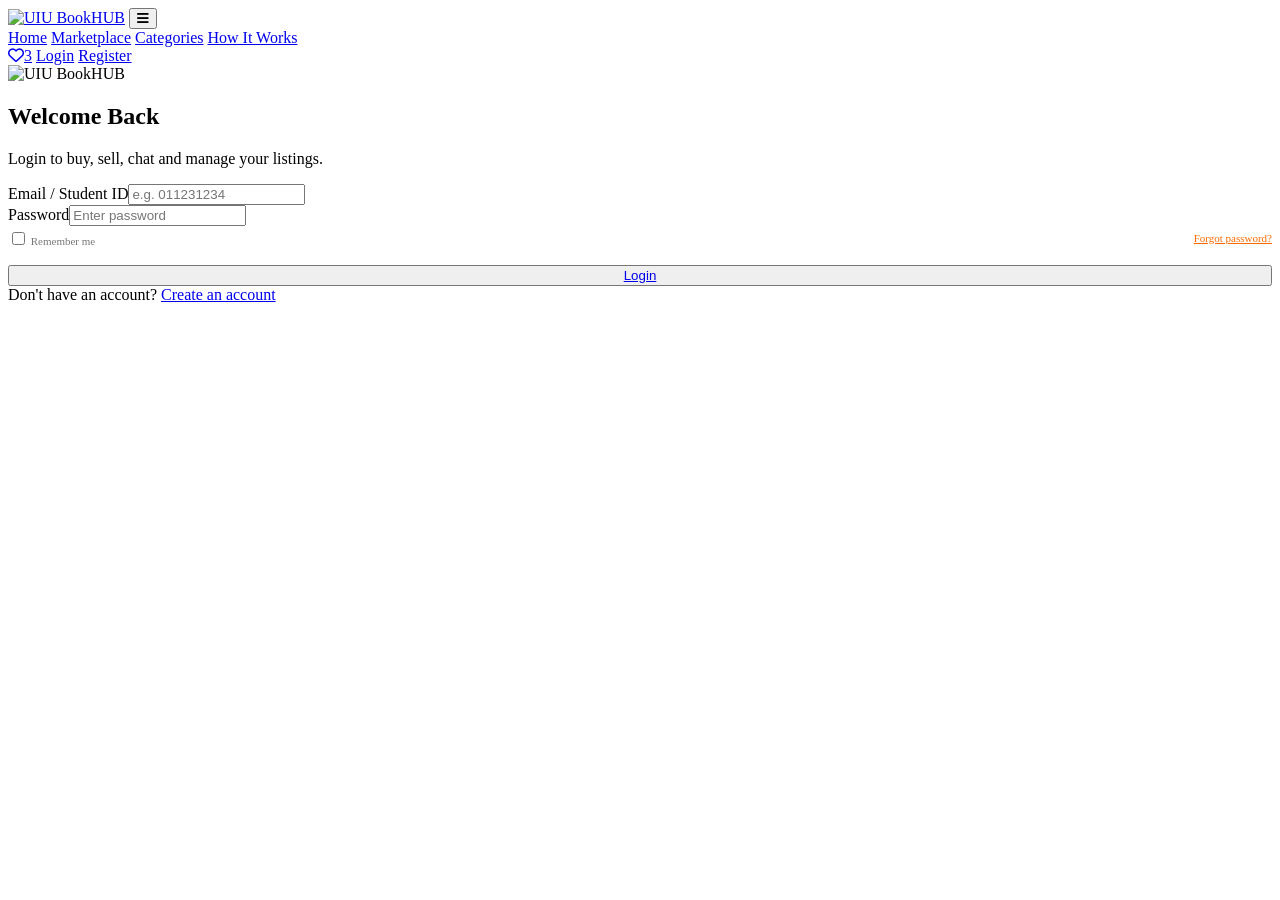
==== marketplace.html @ 1facf450 "marketplace,productDetails Added" ====
<!DOCTYPE html>
<html lang="en"><head>
<meta charset="UTF-8">
<meta name="viewport" content="width=device-width, initial-scale=1.0">
<link rel="preconnect" href="https://fonts.googleapis.com">
<link rel="preconnect" href="https://fonts.gstatic.com" crossorigin>
<link href="https://fonts.googleapis.com/css2?family=Inter:wght@300;400;500;600;700;800;900&display=swap" rel="stylesheet">
<link rel="stylesheet" href="https://cdnjs.cloudflare.com/ajax/libs/font-awesome/6.5.2/css/all.min.css">
<link rel="stylesheet" href="css/style.css">
<script defer src="js/main.js"></script>
<title>Login | UIU BookHUB</title></head><body>

<header class="site-navbar">
  <div class="container nav-inner">
    <a class="brand" href="index.html"><img src="assets/logo.png" alt="UIU BookHUB"></a>
    <button class="menu-toggle" aria-label="Open menu"><i class="fa-solid fa-bars"></i></button>
    <nav class="nav-links">
      <a class="" href="index.html">Home</a>
      <a class="" href="marketplace.html">Marketplace</a>
      <a href="marketplace.html">Categories</a>
      <a href="index.html#how-it-works">How It Works</a>
    </nav>
    <div class="nav-actions">
      <a href="login.html" class="icon-link" aria-label="Wishlist"><i class="fa-regular fa-heart"></i><span class="count">3</span></a>
      <a href="login.html" class="btn btn-outline login-link">Login</a>
      <a href="register.html" class="btn btn-primary">Register</a>
    </div>
  </div>
</header>
<section class="auth-page"><div class="container"><div class="auth-card">
  <img class="auth-logo" src="assets/logo.png" alt="UIU BookHUB">
  <h1>Welcome Back</h1><p>Login to buy, sell, chat and manage your listings.</p>
  <form class="demo-form" data-message="Demo login successful. Opening student dashboard.">
    <div class="form-group"><label>Email / Student ID</label><input class="form-control" type="text" placeholder="e.g. 011231234" required></div>
    <div class="form-group"><label>Password</label><input class="form-control" type="password" placeholder="Enter password" required></div>
    <div style="display:flex;justify-content:space-between;align-items:center;margin:3px 0 17px;font-size:11px;color:#777;"><label><input type="checkbox"> Remember me</label><a href="#" style="color:#FF6B00;">Forgot password?</a></div>
    <button class="btn btn-primary" style="width:100%;" type="submit"><a href="student/dashboard.html">Login</a></button>
  </form>
  <div class="auth-footer">Don't have an account? <a href="register.html">Create an account</a></div>
  <!-- <div style="margin-top:18px;text-align:center;"><a href="student/dashboard.html" style="font-size:11px;color:#777;">Demo: Open Student Dashboard →</a></div> -->
</div></div></section>
<div class="toast"></div></body></html>
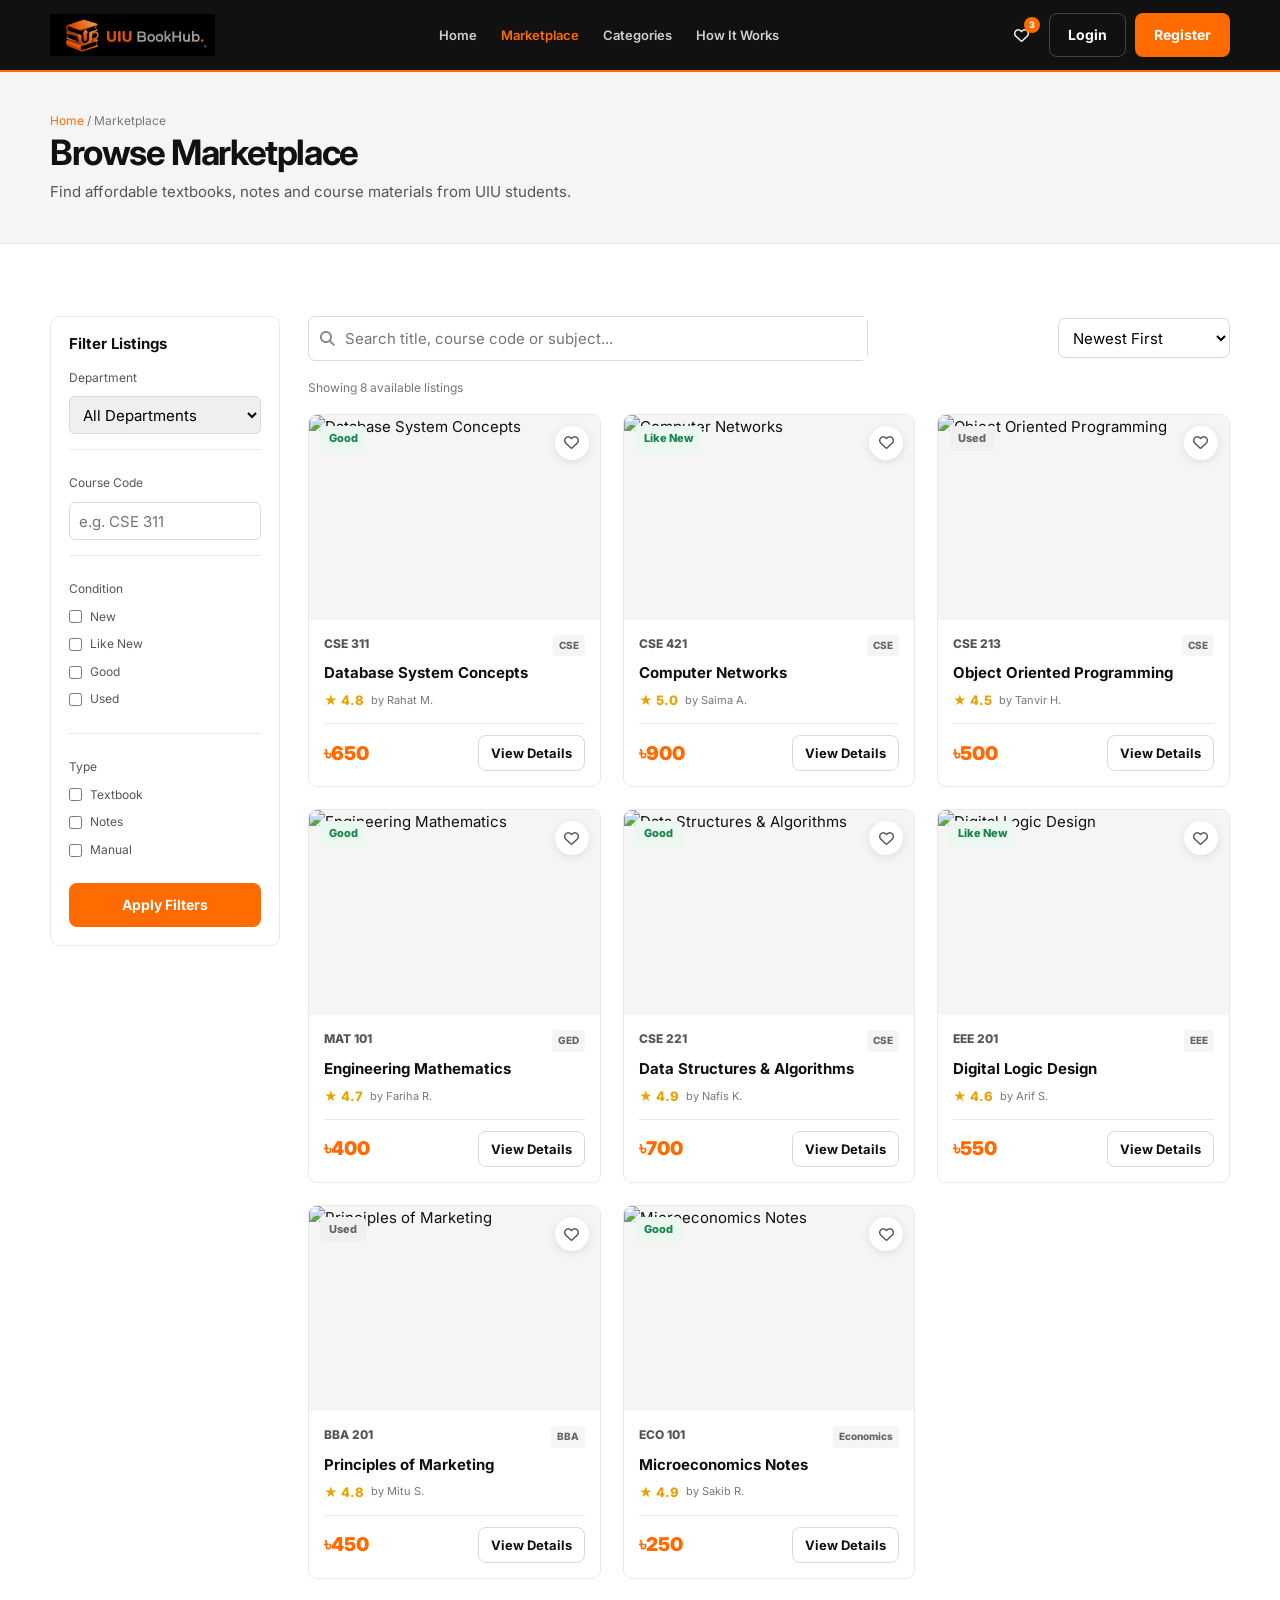
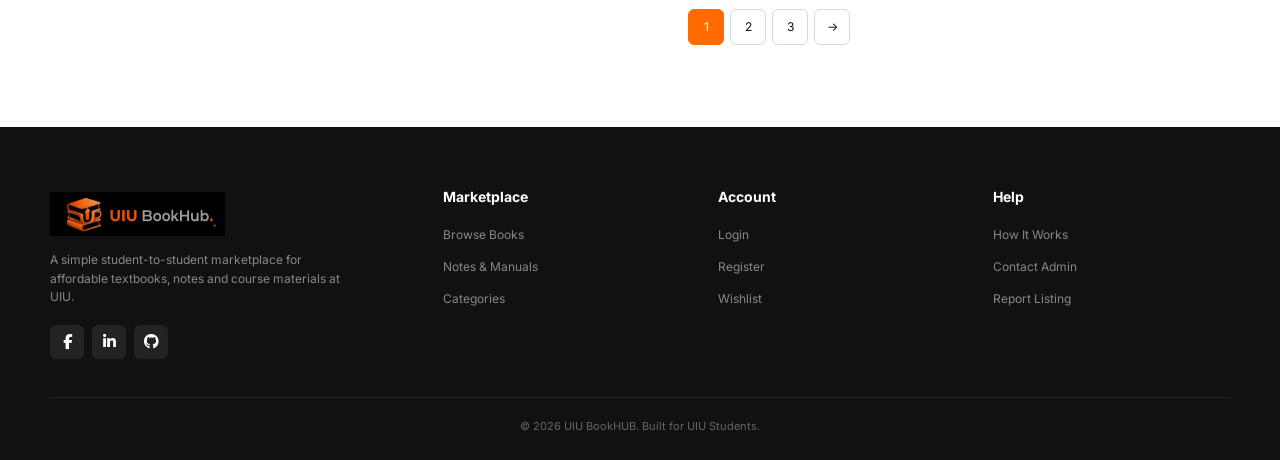
==== commit b6b9a8d4: "admin dashboard update" ====
--- a/marketplace.html
+++ b/marketplace.html
@@ -8,7 +8,7 @@
 <link rel="stylesheet" href="https://cdnjs.cloudflare.com/ajax/libs/font-awesome/6.5.2/css/all.min.css">
 <link rel="stylesheet" href="css/style.css">
 <script defer src="js/main.js"></script>
-<title>Login | UIU BookHUB</title></head><body>
+<title>Marketplace | UIU BookHUB</title></head><body>
 
 <header class="site-navbar">
   <div class="container nav-inner">
@@ -16,8 +16,8 @@
     <button class="menu-toggle" aria-label="Open menu"><i class="fa-solid fa-bars"></i></button>
     <nav class="nav-links">
       <a class="" href="index.html">Home</a>
-      <a class="" href="marketplace.html">Marketplace</a>
-      <a href="marketplace.html">Categories</a>
+      <a class="active" href="marketplace.html">Marketplace</a>
+      <a href="index.html#exploreDept">Categories</a>
       <a href="index.html#how-it-works">How It Works</a>
     </nav>
     <div class="nav-actions">
@@ -27,16 +27,161 @@
     </div>
   </div>
 </header>
-<section class="auth-page"><div class="container"><div class="auth-card">
-  <img class="auth-logo" src="assets/logo.png" alt="UIU BookHUB">
-  <h1>Welcome Back</h1><p>Login to buy, sell, chat and manage your listings.</p>
-  <form class="demo-form" data-message="Demo login successful. Opening student dashboard.">
-    <div class="form-group"><label>Email / Student ID</label><input class="form-control" type="text" placeholder="e.g. 011231234" required></div>
-    <div class="form-group"><label>Password</label><input class="form-control" type="password" placeholder="Enter password" required></div>
-    <div style="display:flex;justify-content:space-between;align-items:center;margin:3px 0 17px;font-size:11px;color:#777;"><label><input type="checkbox"> Remember me</label><a href="#" style="color:#FF6B00;">Forgot password?</a></div>
-    <button class="btn btn-primary" style="width:100%;" type="submit"><a href="student/dashboard.html">Login</a></button>
-  </form>
-  <div class="auth-footer">Don't have an account? <a href="register.html">Create an account</a></div>
-  <!-- <div style="margin-top:18px;text-align:center;"><a href="student/dashboard.html" style="font-size:11px;color:#777;">Demo: Open Student Dashboard →</a></div> -->
-</div></div></section>
-<div class="toast"></div></body></html>+<section class="page-head"><div class="container"><div class="breadcrumb"><a href="index.html">Home</a> / Marketplace</div><h1>Browse Marketplace</h1><p>Find affordable textbooks, notes and course materials from UIU students.</p></div></section>
+<section class="section"><div class="container">
+  <div class="market-layout">
+    <aside class="filter-box">
+      <h3>Filter Listings</h3>
+      <div class="filter-group"><label>Department</label><select><option>All Departments</option><option>CSE</option><option>EEE</option><option>BBA</option><option>GED</option></select></div>
+      <div class="filter-group"><label>Course Code</label><input type="text" placeholder="e.g. CSE 311"></div>
+      <div class="filter-group"><label>Condition</label><label><input type="checkbox"> New</label><label><input type="checkbox"> Like New</label><label><input type="checkbox"> Good</label><label><input type="checkbox"> Used</label></div>
+      <div class="filter-group"><label>Type</label><label><input type="checkbox"> Textbook</label><label><input type="checkbox"> Notes</label><label><input type="checkbox"> Manual</label></div>
+      <button class="btn btn-primary" style="width:100%;" data-toast="Filters applied">Apply Filters</button>
+    </aside>
+    <main>
+      <div class="market-top">
+        <div class="market-search"><i class="fa-solid fa-magnifying-glass"></i><input type="text" placeholder="Search title, course code or subject..."></div>
+        <div class="sort"><select><option>Newest First</option><option>Price: Low to High</option><option>Price: High to Low</option></select></div>
+      </div>
+      <p style="font-size:12px;color:#777;margin-bottom:16px;">Showing 8 available listings</p>
+      <div class="grid grid-3">
+<article class="product-card">
+  <div class="product-image">
+    <img src="https://images.unsplash.com/photo-1544716278-ca5e3f4abd8c?auto=format&fit=crop&q=80&w=700" alt="Database System Concepts">
+    <span class="status available">Good</span>
+    <button class="wish" aria-label="Wishlist"><i class="fa-regular fa-heart"></i></button>
+  </div>
+  <div class="product-body">
+    <div class="product-meta"><span class="course">CSE 311</span><span class="dept">CSE</span></div>
+    <h3 class="product-title"><a href="product-details.html">Database System Concepts</a></h3>
+    <div class="seller-line"><span class="rating">★ 4.8</span><span>by Rahat M.</span></div>
+    <div class="product-bottom"><span class="price">৳650</span><a href="product-details.html" class="btn btn-outline btn-sm">View Details</a></div>
+  </div>
+</article>
+<article class="product-card">
+  <div class="product-image">
+    <img src="https://images.unsplash.com/photo-1512820790803-83ca734da794?auto=format&fit=crop&q=80&w=700" alt="Computer Networks">
+    <span class="status available">Like New</span>
+    <button class="wish" aria-label="Wishlist"><i class="fa-regular fa-heart"></i></button>
+  </div>
+  <div class="product-body">
+    <div class="product-meta"><span class="course">CSE 421</span><span class="dept">CSE</span></div>
+    <h3 class="product-title"><a href="product-details.html">Computer Networks</a></h3>
+    <div class="seller-line"><span class="rating">★ 5.0</span><span>by Saima A.</span></div>
+    <div class="product-bottom"><span class="price">৳900</span><a href="product-details.html" class="btn btn-outline btn-sm">View Details</a></div>
+  </div>
+</article>
+<article class="product-card">
+  <div class="product-image">
+    <img src="https://images.unsplash.com/photo-1532012197267-da84d127e765?auto=format&fit=crop&q=80&w=700" alt="Object Oriented Programming">
+    <span class="status sold">Used</span>
+    <button class="wish" aria-label="Wishlist"><i class="fa-regular fa-heart"></i></button>
+  </div>
+  <div class="product-body">
+    <div class="product-meta"><span class="course">CSE 213</span><span class="dept">CSE</span></div>
+    <h3 class="product-title"><a href="product-details.html">Object Oriented Programming</a></h3>
+    <div class="seller-line"><span class="rating">★ 4.5</span><span>by Tanvir H.</span></div>
+    <div class="product-bottom"><span class="price">৳500</span><a href="product-details.html" class="btn btn-outline btn-sm">View Details</a></div>
+  </div>
+</article>
+<article class="product-card">
+  <div class="product-image">
+    <img src="https://images.unsplash.com/photo-1629198688000-71f23e745b6e?auto=format&fit=crop&q=80&w=700" alt="Engineering Mathematics">
+    <span class="status available">Good</span>
+    <button class="wish" aria-label="Wishlist"><i class="fa-regular fa-heart"></i></button>
+  </div>
+  <div class="product-body">
+    <div class="product-meta"><span class="course">MAT 101</span><span class="dept">GED</span></div>
+    <h3 class="product-title"><a href="product-details.html">Engineering Mathematics</a></h3>
+    <div class="seller-line"><span class="rating">★ 4.7</span><span>by Fariha R.</span></div>
+    <div class="product-bottom"><span class="price">৳400</span><a href="product-details.html" class="btn btn-outline btn-sm">View Details</a></div>
+  </div>
+</article>
+<article class="product-card">
+  <div class="product-image">
+    <img src="https://images.unsplash.com/photo-1531058020387-3be344556be6?auto=format&fit=crop&q=80&w=700" alt="Data Structures & Algorithms">
+    <span class="status available">Good</span>
+    <button class="wish" aria-label="Wishlist"><i class="fa-regular fa-heart"></i></button>
+  </div>
+  <div class="product-body">
+    <div class="product-meta"><span class="course">CSE 221</span><span class="dept">CSE</span></div>
+    <h3 class="product-title"><a href="product-details.html">Data Structures & Algorithms</a></h3>
+    <div class="seller-line"><span class="rating">★ 4.9</span><span>by Nafis K.</span></div>
+    <div class="product-bottom"><span class="price">৳700</span><a href="product-details.html" class="btn btn-outline btn-sm">View Details</a></div>
+  </div>
+</article>
+<article class="product-card">
+  <div class="product-image">
+    <img src="https://images.unsplash.com/photo-1497633762265-9d179a990aa6?auto=format&fit=crop&q=80&w=700" alt="Digital Logic Design">
+    <span class="status available">Like New</span>
+    <button class="wish" aria-label="Wishlist"><i class="fa-regular fa-heart"></i></button>
+  </div>
+  <div class="product-body">
+    <div class="product-meta"><span class="course">EEE 201</span><span class="dept">EEE</span></div>
+    <h3 class="product-title"><a href="product-details.html">Digital Logic Design</a></h3>
+    <div class="seller-line"><span class="rating">★ 4.6</span><span>by Arif S.</span></div>
+    <div class="product-bottom"><span class="price">৳550</span><a href="product-details.html" class="btn btn-outline btn-sm">View Details</a></div>
+  </div>
+</article>
+<article class="product-card">
+  <div class="product-image">
+    <img src="https://images.unsplash.com/photo-1455885666463-5f0e7b6d1f5b?auto=format&fit=crop&q=80&w=700" alt="Principles of Marketing">
+    <span class="status sold">Used</span>
+    <button class="wish" aria-label="Wishlist"><i class="fa-regular fa-heart"></i></button>
+  </div>
+  <div class="product-body">
+    <div class="product-meta"><span class="course">BBA 201</span><span class="dept">BBA</span></div>
+    <h3 class="product-title"><a href="product-details.html">Principles of Marketing</a></h3>
+    <div class="seller-line"><span class="rating">★ 4.8</span><span>by Mitu S.</span></div>
+    <div class="product-bottom"><span class="price">৳450</span><a href="product-details.html" class="btn btn-outline btn-sm">View Details</a></div>
+  </div>
+</article>
+<article class="product-card">
+  <div class="product-image">
+    <img src="https://images.unsplash.com/photo-1457369804613-52c61a468e7d?auto=format&fit=crop&q=80&w=700" alt="Microeconomics Notes">
+    <span class="status available">Good</span>
+    <button class="wish" aria-label="Wishlist"><i class="fa-regular fa-heart"></i></button>
+  </div>
+  <div class="product-body">
+    <div class="product-meta"><span class="course">ECO 101</span><span class="dept">Economics</span></div>
+    <h3 class="product-title"><a href="product-details.html">Microeconomics Notes</a></h3>
+    <div class="seller-line"><span class="rating">★ 4.9</span><span>by Sakib R.</span></div>
+    <div class="product-bottom"><span class="price">৳250</span><a href="product-details.html" class="btn btn-outline btn-sm">View Details</a></div>
+  </div>
+</article></div>
+      <div class="pagination"><a href="#" class="active">1</a><a href="#">2</a><a href="#">3</a><a href="#">→</a></div>
+    </main>
+  </div>
+</div></section>
+
+<footer class="footer">
+  <div class="container">
+    <div class="footer-grid">
+      <div>
+        <img class="footer-logo" src="assets/logo.png" alt="UIU BookHUB">
+        <p>A simple student-to-student marketplace for affordable textbooks, notes and course materials at UIU.</p>
+        <div class="social">
+          <a href="#" aria-label="Facebook"><i class="fa-brands fa-facebook-f"></i></a>
+          <a href="#" aria-label="LinkedIn"><i class="fa-brands fa-linkedin-in"></i></a>
+          <a href="#" aria-label="GitHub"><i class="fa-brands fa-github"></i></a>
+        </div>
+      </div>
+      <div><h4>Marketplace</h4><ul>
+        <li><a href="marketplace.html">Browse Books</a></li>
+        <li><a href="marketplace.html">Notes & Manuals</a></li>
+        <li><a href="marketplace.html">Categories</a></li>
+      </ul></div>
+      <div><h4>Account</h4><ul>
+        <li><a href="login.html">Login</a></li>
+        <li><a href="register.html">Register</a></li>
+        <li><a href="login.html">Wishlist</a></li>
+      </ul></div>
+      <div><h4>Help</h4><ul>
+        <li><a href="index.html#how-it-works">How It Works</a></li>
+        <li><a href="#" data-toast="Demo support page">Contact Admin</a></li>
+        <li><a href="#" data-toast="Demo report option">Report Listing</a></li>
+      </ul></div>
+    </div>
+    <div class="footer-bottom">© 2026 UIU BookHUB. Built for UIU Students.</div>
+  </div>
+</footer><div class="toast"></div></body></html>
--- a/css/style.css
+++ b/css/style.css
@@ -0,0 +1,501 @@
+
+:root{
+    --orange:#FF6B00;
+    --orange-dark:#E85D04;
+    --black:#111111;
+    --dark:#1B1B1B;
+    --gray-900:#2A2A2A;
+    --gray-700:#555;
+    --gray-500:#777;
+    --gray-300:#D9D9D9;
+    --gray-200:#E9E9E9;
+    --gray-100:#F5F5F5;
+    --white:#fff;
+    --green:#16834B;
+    --red:#D93A3A;
+    --yellow:#C78300;
+    --font:'Inter',Arial,sans-serif;
+    --radius:10px;
+    --shadow:0 5px 20px rgba(0,0,0,.06);
+    --shadow-hover:0 10px 28px rgba(255,107,0,.12);
+    --transition:.22s ease;
+}
+
+*{box-sizing:border-box;margin:0;padding:0}
+html{scroll-behavior:smooth}
+body{
+    font-family:var(--font);
+    color:var(--black);
+    background:var(--white);
+    line-height:1.55;
+    font-size:15px;
+    -webkit-font-smoothing:antialiased;
+}
+a{text-decoration:none;color:inherit}
+button,input,select,textarea{font:inherit}
+button{cursor:pointer}
+img{max-width:100%;display:block}
+ul{list-style:none}
+
+.container{
+    width:calc(100% - 36px);
+    max-width:1180px;
+    margin:0 auto;
+}
+.section{padding:72px 0}
+.grid{display:grid;gap:22px}
+.grid-4{grid-template-columns:repeat(4,1fr)}
+.grid-3{grid-template-columns:repeat(3,1fr)}
+.grid-2{grid-template-columns:repeat(2,1fr)}
+
+h1,h2,h3,h4{line-height:1.2;color:var(--black)}
+h1{font-size:48px;letter-spacing:-1.4px}
+h2{font-size:32px;letter-spacing:-.5px}
+h3{font-size:18px}
+p{color:var(--gray-700)}
+
+.section-header{
+    display:flex;
+    align-items:flex-end;
+    justify-content:space-between;
+    gap:20px;
+    margin-bottom:34px;
+}
+.section-header p{margin-top:7px;color:var(--gray-500)}
+.center-header{display:block;text-align:center}
+
+.btn{
+    display:inline-flex;
+    align-items:center;
+    justify-content:center;
+    gap:8px;
+    min-height:42px;
+    padding:10px 18px;
+    border:1px solid transparent;
+    border-radius:8px;
+    font-size:14px;
+    font-weight:700;
+    transition:var(--transition);
+    white-space:nowrap;
+}
+.btn-primary{background:var(--orange);color:#fff}
+.btn-primary:hover{background:var(--orange-dark);transform:translateY(-1px)}
+.btn-secondary{background:var(--black);color:#fff}
+.btn-secondary:hover{background:#292929}
+.btn-outline{background:#fff;border-color:var(--gray-300);color:var(--black)}
+.btn-outline:hover{border-color:var(--orange);color:var(--orange)}
+.btn-danger{background:#fff;border-color:#F0B0B0;color:var(--red)}
+.btn-danger:hover{background:#FFF5F5}
+.btn-sm{min-height:36px;padding:7px 12px;font-size:13px}
+.btn-large{min-height:48px;padding:12px 22px;font-size:15px}
+
+.tagline-badge{
+    display:inline-flex;
+    align-items:center;
+    padding:6px 11px;
+    border-radius:6px;
+    background:rgba(255,107,0,.10);
+    color:var(--orange);
+    font-size:11px;
+    font-weight:800;
+    text-transform:uppercase;
+    letter-spacing:.7px;
+}
+.status{
+    display:inline-flex;
+    align-items:center;
+    justify-content:center;
+    padding:4px 9px;
+    border-radius:5px;
+    font-size:11px;
+    font-weight:800;
+}
+.status.available{background:#EAF8F0;color:var(--green)}
+.status.pending{background:#FFF5DE;color:var(--yellow)}
+.status.sold{background:#F0F0F0;color:#666}
+.status.rejected{background:#FFF0F0;color:var(--red)}
+.rating{color:#E9A300;font-weight:800;font-size:13px}
+
+.empty-state{
+    border:1px dashed var(--gray-300);
+    background:var(--gray-100);
+    border-radius:var(--radius);
+    padding:45px 20px;
+    text-align:center;
+}
+.empty-state i{font-size:34px;color:var(--orange);margin-bottom:14px}
+.empty-state h3{margin-bottom:7px}
+.empty-state p{max-width:470px;margin:0 auto 18px}
+
+.toast{
+    position:fixed;
+    right:22px;
+    bottom:22px;
+    z-index:3000;
+    background:var(--black);
+    color:#fff;
+    padding:13px 17px;
+    border-left:4px solid var(--orange);
+    border-radius:7px;
+    box-shadow:0 10px 25px rgba(0,0,0,.18);
+    opacity:0;
+    transform:translateY(10px);
+    pointer-events:none;
+    transition:.25s ease;
+}
+.toast.show{opacity:1;transform:translateY(0)}
+
+.site-navbar{
+    height:72px;
+    background:var(--black);
+    border-bottom:2px solid var(--orange);
+    position:sticky;
+    top:0;
+    z-index:1000;
+}
+.nav-inner{
+    height:100%;
+    display:flex;
+    align-items:center;
+    justify-content:space-between;
+    gap:22px;
+}
+.brand img{
+    width:165px;
+    height:46px;
+    object-fit:contain;
+    object-position:left center;
+}
+.nav-links{display:flex;align-items:center;gap:24px}
+.nav-links a{font-size:13px;font-weight:600;color:#CFCFCF}
+.nav-links a:hover,.nav-links a.active{color:var(--orange)}
+.nav-actions{display:flex;align-items:center;gap:9px}
+.nav-actions .btn-outline{border-color:#444;color:#fff;background:transparent}
+.icon-link{
+    position:relative;
+    color:#fff;
+    width:38px;height:38px;
+    display:flex;align-items:center;justify-content:center;
+    border-radius:7px;
+}
+.icon-link:hover{background:#242424;color:var(--orange)}
+.icon-link .count{
+    position:absolute;right:0;top:1px;
+    width:16px;height:16px;border-radius:50%;
+    display:flex;align-items:center;justify-content:center;
+    background:var(--orange);color:#fff;font-size:9px;font-weight:800;
+}
+.menu-toggle{
+    display:none;
+    border:0;background:transparent;color:#fff;font-size:21px;
+}
+
+.hero{
+    background:var(--gray-100);
+    padding:74px 0 78px;
+    overflow:hidden;
+}
+.hero-grid{
+    display:grid;
+    grid-template-columns:1.05fr .95fr;
+    align-items:center;
+    gap:54px;
+}
+.hero h1{margin-top:14px}
+.hero h1 span{color:var(--orange)}
+.hero-copy{font-size:17px;color:var(--gray-700);max-width:650px;margin:20px 0 28px}
+.hero-search{
+    background:#fff;
+    border:1px solid var(--gray-200);
+    border-radius:9px;
+    box-shadow:var(--shadow);
+    display:flex;
+    align-items:center;
+    padding:6px;
+    max-width:650px;
+}
+.hero-search i{color:#888;margin:0 10px 0 12px}
+.hero-search input{border:0;outline:0;width:100%;min-width:0;padding:10px 4px}
+.hero-actions{display:flex;gap:12px;margin-top:18px;flex-wrap:wrap}
+
+.hero-visual{position:relative;min-height:410px}
+.hero-book-card{
+    position:absolute;
+    right:20px;top:18px;
+    width:360px;
+    background:#fff;
+    border:1px solid var(--gray-200);
+    border-radius:12px;
+    padding:15px;
+    box-shadow:0 18px 40px rgba(0,0,0,.09);
+}
+.hero-book-card img{height:235px;width:100%;object-fit:cover;border-radius:8px}
+.hero-book-card .book-info{padding:14px 3px 2px}
+.hero-book-card h3{margin:8px 0 5px}
+.book-price{display:flex;justify-content:space-between;align-items:center;margin-top:11px}
+.price{font-size:19px;font-weight:900;color:var(--orange)}
+.float-card{
+    position:absolute;
+    background:#fff;
+    border:1px solid var(--gray-200);
+    border-radius:9px;
+    box-shadow:var(--shadow);
+    padding:12px 14px;
+    display:flex;align-items:center;gap:10px;
+}
+.float-card.one{top:0;right:-2px}
+.float-card.two{bottom:18px;left:4px}
+.float-icon{
+    width:37px;height:37px;border-radius:7px;
+    display:flex;align-items:center;justify-content:center;
+    color:#fff;background:var(--orange)
+}
+.float-icon.black{background:var(--black)}
+.float-card strong{font-size:12px;display:block}
+.float-card small{font-size:10px;color:#777}
+
+.category-card{
+    border:1px solid var(--gray-200);
+    border-radius:9px;
+    padding:22px;
+    background:#fff;
+    transition:var(--transition);
+}
+.category-card:hover{border-color:var(--orange);transform:translateY(-3px);box-shadow:var(--shadow-hover)}
+.category-icon{
+    width:46px;height:46px;
+    background:var(--gray-100);color:var(--orange);
+    border-radius:8px;
+    display:flex;align-items:center;justify-content:center;
+    margin-bottom:15px;font-size:19px;
+}
+.category-card h3{margin-bottom:4px}
+.category-card p{font-size:12px;line-height:1.45;margin-bottom:11px}
+.count{font-size:11px;font-weight:800;color:var(--orange)}
+
+.product-card{
+    border:1px solid var(--gray-200);
+    border-radius:9px;
+    overflow:hidden;
+    background:#fff;
+    transition:var(--transition);
+}
+.product-card:hover{border-color:var(--orange);transform:translateY(-3px);box-shadow:var(--shadow-hover)}
+.product-image{height:205px;background:var(--gray-100);position:relative}
+.product-image img{width:100%;height:100%;object-fit:cover}
+.product-image .status{position:absolute;left:11px;top:11px}
+.wish{
+    position:absolute;right:11px;top:11px;
+    width:34px;height:34px;border:0;border-radius:50%;
+    background:#fff;color:#555;
+    display:flex;align-items:center;justify-content:center;
+    box-shadow:0 2px 8px rgba(0,0,0,.10);
+}
+.wish:hover,.wish.active{color:var(--red)}
+.product-body{padding:15px}
+.product-meta{display:flex;justify-content:space-between;gap:10px;margin-bottom:8px}
+.course{font-size:12px;font-weight:800;color:var(--gray-700)}
+.dept{font-size:10px;font-weight:800;background:var(--gray-100);padding:3px 6px;border-radius:4px;color:#666}
+.product-title{font-size:15px;margin-bottom:8px;white-space:nowrap;overflow:hidden;text-overflow:ellipsis}
+.product-title a:hover{color:var(--orange)}
+.seller-line{font-size:11px;color:#777;display:flex;align-items:center;gap:7px;margin-bottom:13px}
+.product-bottom{border-top:1px solid var(--gray-200);padding-top:11px;display:flex;justify-content:space-between;align-items:center}
+
+.how-section{background:var(--gray-100)}
+.step{
+    position:relative;
+    background:#fff;
+    border:1px solid var(--gray-200);
+    border-radius:9px;
+    padding:27px 22px;
+}
+.step-number{position:absolute;right:18px;top:13px;color:rgba(255,107,0,.22);font-weight:900;font-size:25px}
+.step-icon{
+    width:45px;height:45px;border-radius:7px;
+    background:rgba(255,107,0,.10);color:var(--orange);
+    display:flex;align-items:center;justify-content:center;
+    margin-bottom:17px;
+}
+.step h3{margin-bottom:7px}.step p{font-size:12px}
+
+.cta-wrap{padding:36px 0}
+.cta{
+    background:var(--black);
+    color:#fff;
+    border-left:5px solid var(--orange);
+    border-radius:11px;
+    padding:52px;
+}
+.cta h2{color:#fff;font-size:34px;margin:12px 0 10px}
+.cta p{color:#C7C7C7;max-width:620px;margin-bottom:22px}
+
+.donation{
+    border:2px dashed var(--orange);
+    border-radius:10px;
+    padding:30px;
+    display:flex;align-items:center;gap:22px;
+}
+.donation-icon{font-size:40px;color:var(--orange)}
+.donation-content{flex:1}
+.donation-content h2{font-size:24px;margin-bottom:5px}
+
+.footer{
+    background:var(--black);
+    color:#bbb;
+    padding:62px 0 25px;
+    margin-top:10px;
+}
+.footer-grid{display:grid;grid-template-columns:1.5fr 1fr 1fr 1fr;gap:38px}
+.footer-logo{width:175px;height:50px;object-fit:contain;object-position:left center;margin-bottom:12px}
+.footer p{font-size:12px;color:#888;max-width:300px}
+.footer h4{color:#fff;font-size:14px;margin-bottom:16px}
+.footer li{margin-bottom:9px}.footer li a{font-size:12px;color:#888}.footer li a:hover{color:var(--orange)}
+.social{display:flex;gap:8px;margin-top:18px}
+.social a{width:34px;height:34px;border-radius:6px;background:#232323;display:flex;align-items:center;justify-content:center;color:#fff}
+.social a:hover{background:var(--orange)}
+.footer-bottom{border-top:1px solid #282828;margin-top:38px;padding-top:20px;text-align:center;font-size:11px;color:#666}
+
+.page-head{background:var(--gray-100);border-bottom:1px solid var(--gray-200);padding:40px 0}
+.page-head h1{font-size:35px;margin-bottom:7px}.breadcrumb{font-size:12px;color:#777}.breadcrumb a{color:var(--orange)}
+
+.market-layout{display:grid;grid-template-columns:230px 1fr;gap:28px}
+.filter-box{
+    border:1px solid var(--gray-200);
+    border-radius:9px;
+    padding:18px;
+    background:#fff;
+    height:max-content;
+    position:sticky;top:90px;
+}
+.filter-box h3{font-size:15px;margin-bottom:16px}
+.filter-group{padding:15px 0;border-top:1px solid var(--gray-200)}
+.filter-group:first-of-type{border-top:0;padding-top:0}
+.filter-group label{display:flex;align-items:center;gap:8px;font-size:12px;margin:9px 0;color:#555}
+.filter-group input[type="text"],.filter-group select{
+    width:100%;height:38px;border:1px solid var(--gray-300);border-radius:6px;padding:0 9px;outline:0
+}
+.filter-group input:focus,.filter-group select:focus{border-color:var(--orange)}
+.market-top{display:flex;align-items:center;justify-content:space-between;gap:15px;margin-bottom:18px}
+.market-search{display:flex;align-items:center;border:1px solid var(--gray-300);border-radius:7px;background:#fff;max-width:560px;flex:1}
+.market-search i{color:#888;margin-left:11px}.market-search input{border:0;outline:0;width:100%;padding:10px}
+.sort select{height:40px;border:1px solid var(--gray-300);border-radius:7px;padding:0 10px;background:#fff}
+.pagination{display:flex;justify-content:center;gap:6px;margin-top:30px}
+.pagination a{width:36px;height:36px;border:1px solid var(--gray-300);border-radius:6px;display:flex;align-items:center;justify-content:center;font-size:12px}
+.pagination a.active,.pagination a:hover{background:var(--orange);border-color:var(--orange);color:#fff}
+
+.detail-grid{display:grid;grid-template-columns:1fr 1fr;gap:45px}
+.gallery-main{height:450px;background:var(--gray-100);border:1px solid var(--gray-200);border-radius:10px;overflow:hidden}
+.gallery-main img{width:100%;height:100%;object-fit:cover}
+.detail-info .status{margin-bottom:12px}
+.detail-info h1{font-size:34px;margin-bottom:10px}
+.detail-course{font-size:13px;color:#666;margin-bottom:20px}
+.detail-price{font-size:30px;font-weight:900;color:var(--orange);margin-bottom:20px}
+.detail-actions{display:flex;gap:10px;flex-wrap:wrap;margin:22px 0}
+.info-list{border-top:1px solid var(--gray-200);border-bottom:1px solid var(--gray-200);padding:16px 0;margin:20px 0}
+.info-row{display:flex;justify-content:space-between;gap:15px;font-size:13px;padding:6px 0}
+.info-row span:first-child{color:#777}.info-row span:last-child{font-weight:700;text-align:right}
+.seller-box{border:1px solid var(--gray-200);border-radius:9px;padding:17px;display:flex;align-items:center;gap:13px}
+.avatar{width:45px;height:45px;border-radius:50%;background:var(--black);color:#fff;display:flex;align-items:center;justify-content:center;font-weight:800}
+.seller-box h4{font-size:14px}.seller-box p{font-size:11px}
+.detail-description{margin-top:30px}.detail-description h2{font-size:23px;margin-bottom:9px}.detail-description p{font-size:13px}
+
+.auth-page{
+    min-height:calc(100vh - 72px);
+    background:var(--gray-100);
+    display:flex;
+    align-items:center;
+    padding:45px 0;
+}
+.auth-card{
+    width:100%;max-width:470px;
+    margin:0 auto;
+    background:#fff;
+    border:1px solid var(--gray-200);
+    border-radius:11px;
+    padding:32px;
+    box-shadow:var(--shadow);
+}
+.auth-logo{width:180px;height:52px;object-fit:contain;object-position:left center;margin-bottom:20px}
+.auth-card h1{font-size:28px;margin-bottom:6px}.auth-card>p{font-size:13px;margin-bottom:23px}
+.form-group{margin-bottom:15px}
+.form-group label{display:block;font-size:12px;font-weight:700;margin-bottom:6px}
+.form-control{
+    width:100%;height:42px;border:1px solid var(--gray-300);border-radius:7px;padding:0 11px;outline:0;background:#fff
+}
+.form-control:focus{border-color:var(--orange);box-shadow:0 0 0 3px rgba(255,107,0,.08)}
+textarea.form-control{height:105px;padding:10px;resize:vertical}
+.form-row{display:grid;grid-template-columns:1fr 1fr;gap:14px}
+.form-note{font-size:11px;color:#777;background:var(--gray-100);padding:10px;border-radius:6px;margin-bottom:15px}
+.auth-footer{text-align:center;font-size:12px;color:#777;margin-top:17px}.auth-footer a{color:var(--orange);font-weight:700}
+
+.listing-form{max-width:850px}
+.upload-box{
+    border:2px dashed var(--gray-300);
+    border-radius:8px;
+    padding:27px;
+    text-align:center;
+    background:#FAFAFA;
+}
+.upload-box i{font-size:28px;color:var(--orange);margin-bottom:8px}
+.upload-box p{font-size:12px;margin-bottom:12px}
+
+@media(max-width:1050px){
+    .nav-links{gap:15px}
+    .hero-grid{gap:35px}
+    .hero-book-card{right:0;width:330px}
+    .grid-4{grid-template-columns:repeat(2,1fr)}
+}
+@media(max-width:800px){
+    .container{width:calc(100% - 28px)}
+    h1{font-size:38px}
+    h2{font-size:28px}
+    .menu-toggle{display:block}
+    .nav-links{
+        display:none;
+        position:absolute;left:14px;right:14px;top:69px;
+        background:var(--black);
+        border:1px solid #333;
+        padding:14px;
+        flex-direction:column;
+        align-items:flex-start;
+        gap:0;
+        border-radius:0 0 9px 9px;
+    }
+    .nav-links.open{display:flex}
+    .nav-links a{width:100%;padding:11px 8px}
+    .nav-actions .login-link{display:none}
+    .hero-grid,.detail-grid{grid-template-columns:1fr}
+    .hero{padding:55px 0}
+    .hero-visual{min-height:390px;margin-top:10px}
+    .market-layout{grid-template-columns:1fr}
+    .filter-box{position:static}
+    .filter-group.compact-hide{display:none}
+    .market-top{flex-direction:column;align-items:stretch}
+    .market-search{max-width:none}
+    .sort{align-self:flex-end}
+    .footer-grid{grid-template-columns:1fr 1fr}
+    .sidebar-layout{display:block!important}
+    .dashboard-sidebar{position:static!important;width:100%!important;height:auto!important}
+    .dashboard-main{margin-left:0!important}
+}
+@media(max-width:560px){
+    .container{width:calc(100% - 22px)}
+    .section{padding:55px 0}
+    h1{font-size:32px}
+    h2{font-size:25px}
+    .grid-4,.grid-3,.grid-2,.form-row{grid-template-columns:1fr}
+    .section-header{display:block}.section-header .view-all{display:inline-flex;margin-top:12px}
+    .nav-actions .btn{padding:8px 11px}
+    .brand img{width:145px}
+    .hero-search{display:block;padding:7px}.hero-search i{display:none}.hero-search input{height:39px}.hero-search .btn{width:100%}
+    .hero-book-card{position:relative;width:calc(100% - 20px);right:auto;top:25px;margin:0 auto}
+    .hero-book-card img{height:200px}
+    .float-card.one{right:0}.float-card.two{left:0}
+    .hero-visual{min-height:400px}
+    .cta{padding:35px 25px}.cta h2{font-size:27px}
+    .donation{align-items:flex-start;flex-direction:column}
+    .footer-grid{grid-template-columns:1fr}
+    .gallery-main{height:350px}
+    .detail-info h1{font-size:28px}
+    .auth-card{padding:24px 19px}
+}
